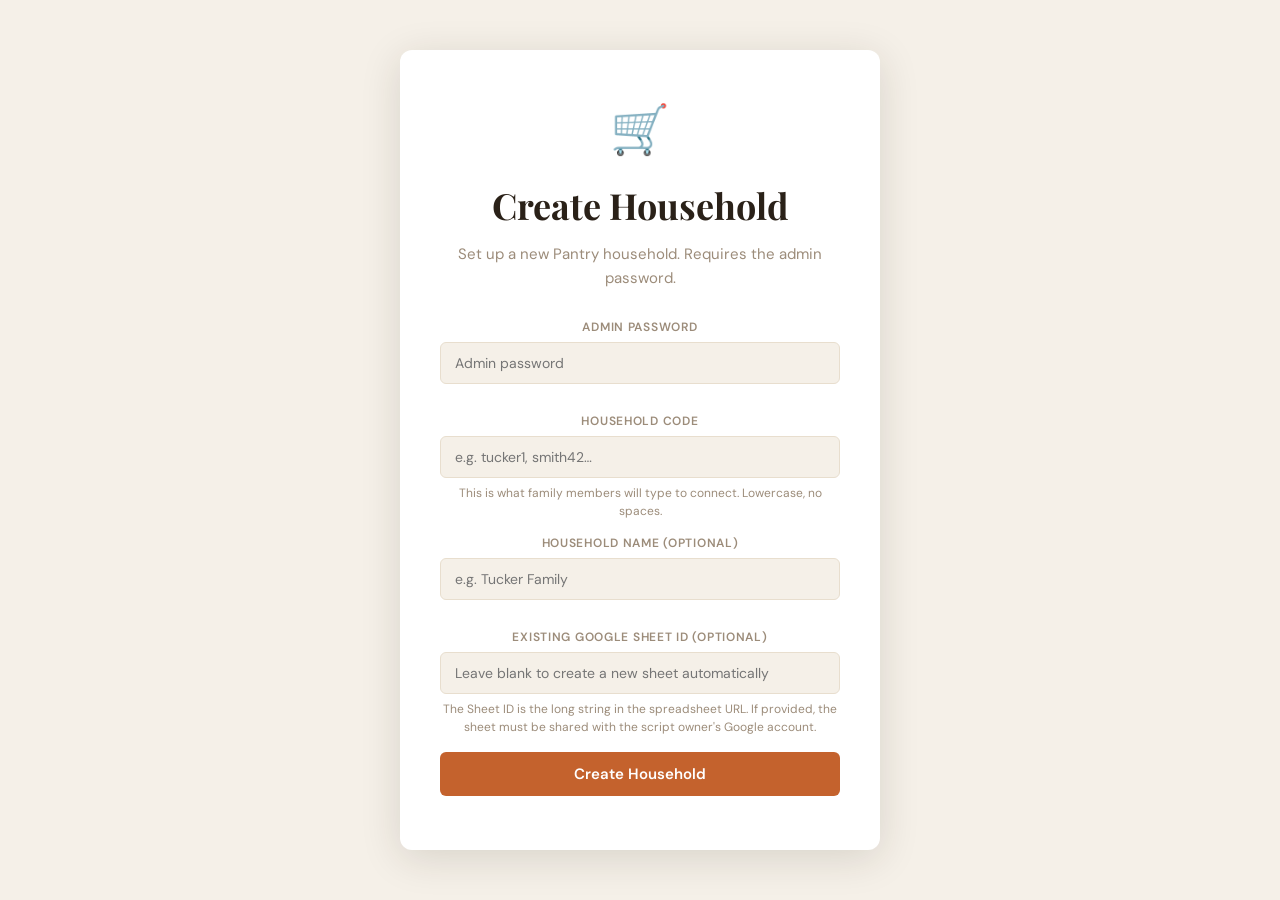
==== setup.html @ 768f6af6 "support multiple lists" ====
<!DOCTYPE html>
<html lang="en">
<head>
  <meta charset="UTF-8" />
  <meta name="viewport" content="width=device-width, initial-scale=1.0" />
  <title>Pantry — Create Household</title>
  <link rel="preconnect" href="https://fonts.googleapis.com" />
  <link rel="preconnect" href="https://fonts.gstatic.com" crossorigin />
  <link href="https://fonts.googleapis.com/css2?family=Playfair+Display:wght@400;600;700&family=DM+Sans:wght@300;400;500&display=swap" rel="stylesheet" />
  <link rel="stylesheet" href="style.css" />
  <style>
    body { display: flex; align-items: center; justify-content: center; min-height: 100vh; padding: 20px; }
    .setup-box { max-width: 480px; width: 100%; }
    .result-box { margin-top: 20px; padding: 16px; border-radius: 8px; font-size: 14px; line-height: 1.6; }
    .result-box.success { background: var(--sage-muted); color: var(--sage); }
    .result-box.error   { background: var(--danger-light); color: var(--danger); }
    .result-code { font-size: 28px; font-weight: 700; font-family: monospace; letter-spacing: 2px; margin: 8px 0; }
    .result-link { word-break: break-all; font-size: 12px; color: var(--ink-light); margin-top: 6px; }
  </style>
</head>
<body>
  <div class="modal-box setup-box">
    <div class="setup-logo">🛒</div>
    <h1 class="setup-title">Create Household</h1>
    <p class="setup-sub">Set up a new Pantry household. Requires the admin password.</p>

    <label class="modal-label">Admin Password</label>
    <input class="setup-input" type="password" id="password" placeholder="Admin password" />

    <label class="modal-label">Household Code</label>
    <input class="setup-input" type="text" id="code" placeholder="e.g. tucker1, smith42…" autocapitalize="off" autocomplete="off" />
    <p class="setup-note" style="margin-top:-8px;margin-bottom:12px;">This is what family members will type to connect. Lowercase, no spaces.</p>

    <label class="modal-label">Household Name (optional)</label>
    <input class="setup-input" type="text" id="name" placeholder="e.g. Tucker Family" />

    <label class="modal-label">Existing Google Sheet ID (optional)</label>
    <input class="setup-input" type="text" id="sheetId" placeholder="Leave blank to create a new sheet automatically" />
    <p class="setup-note" style="margin-top:-8px;margin-bottom:16px;">The Sheet ID is the long string in the spreadsheet URL. If provided, the sheet must be shared with the script owner's Google account.</p>

    <button class="btn-primary setup-connect" onclick="createHousehold()">Create Household</button>

    <div id="result" style="display:none"></div>
  </div>

  <script src="config.js"></script>
  <script>
    async function createHousehold() {
      const password      = document.getElementById('password').value;
      const code          = document.getElementById('code').value.trim().toLowerCase();
      const householdName = document.getElementById('name').value.trim();
      const spreadsheetId = document.getElementById('sheetId').value.trim();
      const resultEl      = document.getElementById('result');

      if (!password || !code) {
        showResult('error', 'Password and household code are required.');
        return;
      }
      if (/\s/.test(code)) {
        showResult('error', 'Household code cannot contain spaces.');
        return;
      }

      showResult('', 'Creating household…');
      resultEl.style.display = 'block';
      resultEl.className = 'result-box';
      resultEl.textContent = 'Creating…';

      try {
        const res  = await fetch(window.PANTRY_MASTER_URL, {
          method: 'POST',
          headers: { 'Content-Type': 'text/plain' },
          body: JSON.stringify({ action: 'createHousehold', password, code, householdName, spreadsheetId })
        });
        const data = await res.json();
        if (data.ok) {
          showResult('success',
            '✓ Household created!\n\nCode: ' + data.code +
            (data.spreadsheetUrl ? '\n\nSpreadsheet: ' + data.spreadsheetUrl : '')
          );
        } else {
          showResult('error', '✕ ' + (data.error || 'Unknown error'));
        }
      } catch (e) {
        showResult('error', 'Could not reach the master script. Check config.js.');
      }
    }

    function showResult(type, msg) {
      const el = document.getElementById('result');
      el.style.display = 'block';
      el.className = 'result-box' + (type ? ' ' + type : '');
      // Format nicely
      const lines = msg.split('\n');
      el.innerHTML = lines.map((l, i) => {
        if (i === 0) return '<strong>' + l + '</strong>';
        if (l.startsWith('Code:')) return '<div class="result-code">' + l.replace('Code: ','') + '</div>';
        if (l.startsWith('Spreadsheet:')) return '<div class="result-link">📊 <a href="' + l.replace('Spreadsheet: ','') + '" target="_blank">Open Spreadsheet</a></div>';
        return l ? '<div>' + l + '</div>' : '';
      }).join('');
    }
  </script>
</body>
</html>
---- style.css ----
/* ============================================================
   PANTRY — CSS
   Aesthetic: Warm editorial market — cream, terracotta, sage
   ============================================================ */

:root {
  --cream: #f5f0e8;
  --cream-dark: #ede7d9;
  --parchment: #e8dece;
  --terracotta: #c4622d;
  --terracotta-light: #e07d4f;
  --terracotta-muted: #f2d5c4;
  --sage: #5a7a5e;
  --sage-light: #8aac8e;
  --sage-muted: #d4e4d6;
  --ink: #2a2118;
  --ink-mid: #5c4f40;
  --ink-light: #9c8c7a;
  --white: #ffffff;
  --danger: #b03a2e;
  --danger-light: #f5d0cc;

  --radius: 12px;
  --radius-sm: 6px;
  --shadow: 0 2px 16px rgba(42,33,24,0.10);
  --shadow-lg: 0 8px 40px rgba(42,33,24,0.14);

  --font-display: 'Playfair Display', Georgia, serif;
  --font-body: 'DM Sans', sans-serif;
}

*, *::before, *::after { box-sizing: border-box; margin: 0; padding: 0; }

html, body {
  height: 100%;
  font-family: var(--font-body);
  background: var(--cream);
  color: var(--ink);
  font-size: 15px;
  line-height: 1.5;
}

/* ---- LAYOUT ---- */
.app {
  display: flex;
  height: 100vh;
  overflow: hidden;
}
.app.hidden { display: none; }

/* ---- SIDEBAR ---- */
.sidebar {
  width: 220px;
  min-width: 220px;
  background: var(--ink);
  color: var(--cream);
  display: flex;
  flex-direction: column;
  padding: 0;
  border-right: none;
}
.sidebar-header {
  display: flex;
  align-items: center;
  gap: 10px;
  padding: 28px 20px 20px;
  border-bottom: 1px solid rgba(255,255,255,0.08);
}
.sidebar-logo { font-size: 22px; }
.sidebar-title {
  font-family: var(--font-display);
  font-size: 22px;
  font-weight: 700;
  letter-spacing: 0.02em;
  color: var(--cream);
}
.sidebar-nav {
  flex: 1;
  padding: 16px 12px;
  display: flex;
  flex-direction: column;
  gap: 4px;
}
.nav-btn {
  display: flex;
  align-items: center;
  gap: 10px;
  width: 100%;
  padding: 11px 14px;
  border: none;
  background: transparent;
  color: rgba(245,240,232,0.65);
  font-family: var(--font-body);
  font-size: 14px;
  font-weight: 500;
  border-radius: var(--radius-sm);
  cursor: pointer;
  transition: background 0.15s, color 0.15s;
  position: relative;
  text-align: left;
}
.nav-btn:hover { background: rgba(255,255,255,0.08); color: var(--cream); }
.nav-btn.active { background: var(--terracotta); color: #fff; }
.nav-icon { font-size: 16px; }
.sidebar-footer {
  padding: 16px 12px;
  border-top: 1px solid rgba(255,255,255,0.08);
}

/* ---- BADGE ---- */
.badge {
  background: var(--terracotta-light);
  color: #fff;
  font-size: 11px;
  font-weight: 700;
  border-radius: 20px;
  padding: 1px 7px;
  margin-left: auto;
}
.badge.hidden { display: none; }

/* ---- MAIN ---- */
.main {
  flex: 1;
  overflow-y: auto;
  background: var(--cream);
  padding: 0;
}

/* ---- VIEWS ---- */
.view { display: none; padding: 36px 40px; }
.view.active { display: block; }
.view-header {
  display: flex;
  justify-content: space-between;
  align-items: flex-start;
  margin-bottom: 32px;
  flex-wrap: wrap;
  gap: 16px;
}
.view-title {
  font-family: var(--font-display);
  font-size: 30px;
  font-weight: 700;
  color: var(--ink);
  line-height: 1.1;
}
.view-sub { color: var(--ink-light); font-size: 13.5px; margin-top: 4px; }
.view-actions { display: flex; gap: 10px; flex-wrap: wrap; }

/* ---- BUTTONS ---- */
button { cursor: pointer; font-family: var(--font-body); }
.btn-primary {
  background: var(--terracotta);
  color: #fff;
  border: none;
  padding: 9px 18px;
  border-radius: var(--radius-sm);
  font-size: 14px;
  font-weight: 500;
  transition: background 0.15s, transform 0.1s;
}
.btn-primary:hover { background: var(--terracotta-light); transform: translateY(-1px); }
.btn-secondary {
  background: var(--white);
  color: var(--ink);
  border: 1.5px solid var(--parchment);
  padding: 9px 18px;
  border-radius: var(--radius-sm);
  font-size: 14px;
  font-weight: 500;
  transition: border-color 0.15s, background 0.15s;
}
.btn-secondary:hover { border-color: var(--terracotta); background: var(--terracotta-muted); }
.btn-danger {
  background: transparent;
  color: var(--danger);
  border: 1.5px solid var(--danger-light);
  padding: 9px 18px;
  border-radius: var(--radius-sm);
  font-size: 14px;
  font-weight: 500;
  transition: background 0.15s;
}
.btn-danger:hover { background: var(--danger-light); }
.btn-ghost {
  background: transparent;
  color: rgba(245,240,232,0.55);
  border: none;
  font-size: 13px;
  padding: 7px 10px;
  border-radius: var(--radius-sm);
  transition: color 0.15s;
}
.btn-ghost:hover { color: var(--cream); }
.btn-ghost.small { font-size: 12px; }
.btn-icon {
  background: none;
  border: none;
  color: var(--ink-light);
  font-size: 14px;
  padding: 4px 7px;
  border-radius: var(--radius-sm);
  transition: color 0.15s, background 0.15s;
}
.btn-icon:hover { color: var(--terracotta); background: var(--terracotta-muted); }

/* ---- CATEGORIES GRID ---- */
.categories-grid {
  display: grid;
  grid-template-columns: repeat(auto-fill, minmax(300px, 1fr));
  gap: 20px;
}
.category-card {
  background: var(--white);
  border-radius: var(--radius);
  box-shadow: var(--shadow);
  overflow: hidden;
  border: 1px solid var(--parchment);
  transition: box-shadow 0.2s;
}
.category-card:hover { box-shadow: var(--shadow-lg); }
.category-header {
  display: flex;
  align-items: center;
  justify-content: space-between;
  padding: 10px 16px;
  border-bottom: 1px solid var(--cream-dark);
  background: var(--cream);
  cursor: pointer;
  user-select: none;
}
.category-header:hover { background: var(--cream-dark); }
.category-card.collapsed .category-header { border-bottom: none; padding: 7px 16px; }
.category-card.collapsed .category-items,
.category-card.collapsed .category-add-item { display: none; }
.category-collapse-icon {
  font-size: 9px;
  color: var(--ink-light);
  margin-right: 4px;
  flex-shrink: 0;
  transition: transform 0.15s;
}
.cat-list-badge {
  font-size: 11px;
  font-weight: 600;
  background: var(--sage-muted);
  color: var(--sage);
  border-radius: 20px;
  padding: 2px 8px;
  margin-left: 6px;
  white-space: nowrap;
}
.category-name {
  font-family: var(--font-display);
  font-size: 16px;
  font-weight: 600;
  color: var(--ink);
}
.category-actions { display: flex; gap: 4px; }
.category-items { padding: 4px 0; min-height: 20px; }
.item-row {
  display: flex;
  align-items: center;
  padding: 2px 16px;
  gap: 10px;
  transition: background 0.12s;
  cursor: pointer;
}
.item-row:hover { background: var(--cream); }
.item-row.in-list { background: var(--sage-muted); }
.item-dot {
  width: 8px; height: 8px;
  border-radius: 50%;
  background: var(--parchment);
  flex-shrink: 0;
  transition: background 0.15s, transform 0.1s;
  cursor: pointer;
}
.item-drag-handle {
  color: var(--ink-light);
  font-size: 13px;
  cursor: grab;
  flex-shrink: 0;
  user-select: none;
  line-height: 1;
  margin-right: -4px;
}
.item-drag-handle:active { cursor: grabbing; }
.item-row.drag-over { background: var(--terracotta-muted); outline: 1px dashed var(--terracotta); }
.item-row.dragging { opacity: 0.4; }
.item-row.in-list .item-dot { background: var(--sage); }
.item-name { flex: 1; font-size: 14px; color: var(--ink-mid); }
.item-row.in-list .item-name { color: var(--sage); font-weight: 500; }
.item-actions { display: flex; gap: 2px; opacity: 0; transition: opacity 0.15s; }
.item-row:hover .item-actions { opacity: 1; }
.item-qty-btn {
  background: var(--sage-muted);
  color: var(--sage);
  border: none;
  border-radius: var(--radius-sm);
  font-size: 11px;
  font-weight: 700;
  padding: 2px 7px;
  cursor: pointer;
  white-space: nowrap;
  transition: background 0.15s;
  flex-shrink: 0;
}
.item-qty-btn:hover { background: var(--sage-light); color: #fff; }
.add-to-list-btn {
  background: var(--sage-muted);
  color: var(--sage);
  border: none;
  border-radius: var(--radius-sm);
  font-size: 12px;
  font-weight: 600;
  padding: 3px 10px;
  cursor: pointer;
  transition: background 0.15s;
}
.add-to-list-btn:hover { background: var(--sage-light); color: #fff; }
.remove-from-list-btn {
  background: var(--terracotta-muted);
  color: var(--terracotta);
  border: none;
  border-radius: var(--radius-sm);
  font-size: 12px;
  font-weight: 600;
  padding: 3px 8px;
  cursor: pointer;
  transition: background 0.15s;
}
.remove-from-list-btn:hover { background: var(--terracotta); color: #fff; }
.category-add-item {
  padding: 8px 16px 12px;
  border-top: 1px dashed var(--parchment);
}
.category-add-item-btn {
  background: none;
  border: none;
  color: var(--ink-light);
  font-size: 13px;
  padding: 4px 0;
  cursor: pointer;
  transition: color 0.15s;
}
.category-add-item-btn:hover { color: var(--terracotta); }

/* ---- SHOPPING LIST ---- */
.list-sections { display: flex; flex-direction: column; gap: 8px; }
.list-section-header {
  display: flex;
  align-items: center;
  gap: 10px;
  margin-bottom: 4px;
}
.list-section-title {
  font-family: var(--font-display);
  font-size: 14px;
  font-weight: 600;
  color: var(--ink);
}
.list-item-card {
  background: var(--white);
  border: 1px solid var(--parchment);
  border-radius: var(--radius-sm);
  display: flex;
  align-items: center;
  padding: 4px 10px;
  gap: 8px;
  margin-bottom: 3px;
  transition: opacity 0.2s, background 0.15s;
}
.list-item-card.checked {
  opacity: 0.5;
  background: var(--cream-dark);
}
.list-item-card.checked .list-item-name {
  text-decoration: line-through;
  color: var(--ink-light);
}
.check-box {
  width: 20px; height: 20px;
  border-radius: 4px;
  border: 2px solid var(--parchment);
  flex-shrink: 0;
  cursor: pointer;
  background: #fff;
  display: flex;
  align-items: center;
  justify-content: center;
  font-size: 12px;
  transition: background 0.15s, border-color 0.15s;
}
.list-item-card.checked .check-box {
  background: var(--sage);
  border-color: var(--sage);
  color: #fff;
}
.list-item-name { flex: 1; font-size: 14.5px; color: var(--ink); }
.qty-control {
  display: flex;
  align-items: center;
  gap: 6px;
  background: var(--cream);
  border-radius: var(--radius-sm);
  padding: 3px 6px;
}
.qty-btn {
  background: none;
  border: none;
  color: var(--ink-mid);
  font-size: 16px;
  font-weight: 700;
  padding: 0 4px;
  cursor: pointer;
  line-height: 1;
  transition: color 0.15s;
}
.qty-btn:hover { color: var(--terracotta); }
.qty-display {
  min-width: 22px;
  text-align: center;
  font-size: 14px;
  font-weight: 600;
  color: var(--ink);
}
.list-delete-btn {
  background: none;
  border: none;
  color: var(--ink-light);
  font-size: 16px;
  padding: 2px 6px;
  cursor: pointer;
  border-radius: var(--radius-sm);
  transition: color 0.15s, background 0.15s;
}
.list-delete-btn:hover { color: var(--danger); background: var(--danger-light); }

/* ---- MODAL ---- */
.modal-overlay {
  position: fixed;
  inset: 0;
  background: rgba(42,33,24,0.55);
  backdrop-filter: blur(3px);
  z-index: 1000;
  display: flex;
  align-items: center;
  justify-content: center;
  padding: 20px;
  opacity: 0;
  pointer-events: none;
  transition: opacity 0.2s;
}
.modal-overlay.active {
  opacity: 1;
  pointer-events: all;
}
.modal-box {
  background: var(--white);
  border-radius: var(--radius);
  box-shadow: var(--shadow-lg);
  padding: 32px;
  width: 100%;
  max-width: 460px;
  position: relative;
  max-height: 90vh;
  overflow-y: auto;
}
.modal-close {
  position: absolute;
  top: 16px; right: 16px;
  background: none; border: none;
  font-size: 18px;
  color: var(--ink-light);
  cursor: pointer;
  border-radius: 4px;
  padding: 2px 7px;
  transition: color 0.15s, background 0.15s;
}
.modal-close:hover { color: var(--ink); background: var(--cream); }
.modal-title {
  font-family: var(--font-display);
  font-size: 22px;
  font-weight: 700;
  color: var(--ink);
  margin-bottom: 20px;
}
.modal-label {
  display: block;
  font-size: 12px;
  font-weight: 600;
  letter-spacing: 0.06em;
  text-transform: uppercase;
  color: var(--ink-light);
  margin-bottom: 6px;
  margin-top: 14px;
}
.modal-input, .modal-select {
  width: 100%;
  padding: 10px 13px;
  border: 1.5px solid var(--parchment);
  border-radius: var(--radius-sm);
  font-family: var(--font-body);
  font-size: 14.5px;
  color: var(--ink);
  background: var(--cream);
  outline: none;
  transition: border-color 0.15s;
}
.modal-input:focus, .modal-select:focus { border-color: var(--terracotta); background: #fff; }
.modal-actions {
  display: flex;
  gap: 10px;
  justify-content: flex-end;
  margin-top: 24px;
}
.modal-checkbox-row {
  display: flex;
  align-items: center;
  gap: 10px;
  margin-top: 14px;
  font-size: 14px;
  color: var(--ink-mid);
  cursor: pointer;
}
.modal-checkbox-row input { cursor: pointer; }

/* ---- SETUP MODAL ---- */
.setup-box {
  max-width: 500px;
  text-align: center;
  padding: 44px 40px;
}
.setup-logo { font-size: 48px; margin-bottom: 12px; }
.setup-title {
  font-family: var(--font-display);
  font-size: 36px;
  font-weight: 700;
  color: var(--ink);
  margin-bottom: 10px;
}
.setup-sub { color: var(--ink-light); margin-bottom: 28px; line-height: 1.6; }
.setup-steps {
  text-align: left;
  margin-bottom: 24px;
  display: flex;
  flex-direction: column;
  gap: 12px;
}
.step {
  display: flex;
  align-items: flex-start;
  gap: 12px;
  font-size: 14px;
  color: var(--ink-mid);
  line-height: 1.5;
}
.step a { color: var(--terracotta); }
.step-num {
  background: var(--terracotta);
  color: #fff;
  width: 22px; height: 22px;
  border-radius: 50%;
  display: flex;
  align-items: center;
  justify-content: center;
  font-size: 12px;
  font-weight: 700;
  flex-shrink: 0;
  margin-top: 1px;
}
.setup-input {
  width: 100%;
  padding: 11px 14px;
  border: 1.5px solid var(--parchment);
  border-radius: var(--radius-sm);
  font-family: var(--font-body);
  font-size: 14px;
  color: var(--ink);
  background: var(--cream);
  margin-bottom: 14px;
  outline: none;
  transition: border-color 0.15s;
}
.setup-input:focus { border-color: var(--terracotta); background: #fff; }
.setup-connect {
  width: 100%;
  padding: 12px;
  font-size: 15px;
  font-weight: 600;
  border-radius: var(--radius-sm);
  margin-bottom: 10px;
}
.setup-note { font-size: 12px; color: var(--ink-light); }

/* ---- NEW LIST MODAL ---- */
.prev-list-preview {
  border: 1px solid var(--parchment);
  border-radius: var(--radius-sm);
  max-height: 220px;
  overflow-y: auto;
  margin-top: 6px;
}
.prev-item-row {
  display: flex;
  align-items: center;
  gap: 10px;
  padding: 8px 14px;
  border-bottom: 1px solid var(--cream-dark);
  font-size: 14px;
}
.prev-item-row:last-child { border-bottom: none; }
.prev-item-row input { cursor: pointer; }
.prev-item-row label { flex: 1; cursor: pointer; color: var(--ink-mid); }
.prev-item-row .cat-tag {
  font-size: 11px;
  background: var(--cream-dark);
  color: var(--ink-light);
  border-radius: 20px;
  padding: 1px 8px;
}

/* ---- STATES ---- */
.loading-state {
  display: flex;
  align-items: center;
  gap: 14px;
  color: var(--ink-light);
  font-size: 14px;
  padding: 40px 0;
}
.empty-state {
  text-align: center;
  padding: 60px 20px;
  color: var(--ink-light);
}
.empty-icon { font-size: 42px; margin-bottom: 12px; }
.empty-state p { font-size: 15px; }
.hidden { display: none !important; }
.spinner {
  width: 20px; height: 20px;
  border: 2px solid var(--parchment);
  border-top-color: var(--terracotta);
  border-radius: 50%;
  animation: spin 0.7s linear infinite;
}
@keyframes spin { to { transform: rotate(360deg); } }

/* ---- TOAST ---- */
.toast {
  position: fixed;
  bottom: 28px;
  left: 50%;
  transform: translateX(-50%) translateY(20px);
  background: var(--ink);
  color: var(--cream);
  padding: 10px 22px;
  border-radius: 40px;
  font-size: 14px;
  font-weight: 500;
  opacity: 0;
  transition: opacity 0.2s, transform 0.2s;
  z-index: 9999;
  pointer-events: none;
  white-space: nowrap;
}
.toast.show {
  opacity: 1;
  transform: translateX(-50%) translateY(0);
}

/* ---- NOTES ---- */
.list-notes-area {
  margin-top: 28px;
  border-top: 1px dashed var(--parchment);
  padding-top: 16px;
}
.list-notes-label {
  font-size: 12px;
  font-weight: 600;
  letter-spacing: 0.06em;
  text-transform: uppercase;
  color: var(--ink-light);
  margin-bottom: 8px;
}
.list-notes-input {
  width: 100%;
  padding: 10px 13px;
  border: 1.5px solid var(--parchment);
  border-radius: var(--radius-sm);
  font-family: var(--font-body);
  font-size: 14px;
  color: var(--ink);
  background: var(--cream);
  resize: vertical;
  outline: none;
  transition: border-color 0.15s;
  line-height: 1.5;
}
.list-notes-input:focus { border-color: var(--terracotta); background: #fff; }
.list-notes-status {
  font-size: 11px;
  color: var(--ink-light);
  margin-top: 4px;
  min-height: 16px;
  transition: opacity 0.3s;
}

/* ---- SIDEBAR LIST SELECTOR ---- */
.sidebar-list-selector {
  margin-top: 12px;
  padding: 10px 14px;
  background: rgba(255,255,255,0.06);
  border-radius: var(--radius-sm);
}
.sidebar-list-label {
  font-size: 10px;
  font-weight: 700;
  letter-spacing: 0.08em;
  text-transform: uppercase;
  color: rgba(245,240,232,0.4);
  margin-bottom: 6px;
}
.sidebar-list-row {
  display: flex;
  align-items: center;
  gap: 4px;
}
.sidebar-list-select {
  flex: 1;
  font-family: var(--font-body);
  font-size: 13px;
  font-weight: 600;
  color: var(--cream);
  background: rgba(255,255,255,0.1);
  border: 1px solid rgba(255,255,255,0.15);
  border-radius: var(--radius-sm);
  padding: 5px 8px;
  cursor: pointer;
  outline: none;
  transition: border-color 0.15s;
  min-width: 0;
}
.sidebar-list-select:focus { border-color: var(--terracotta-light); }
.sidebar-list-select option { background: var(--ink); color: var(--cream); }
.sidebar-list-options {
  color: rgba(245,240,232,0.45);
  font-size: 14px;
  padding: 4px 6px;
  flex-shrink: 0;
}
.sidebar-list-options:hover { color: var(--cream); background: rgba(255,255,255,0.1); }

/* ---- DRAG & DROP ---- */
.drag-handle {
  cursor: grab;
  padding: 0 6px 0 0;
  flex-shrink: 0;
  opacity: 0.3;
  font-size: 14px;
  line-height: 1;
  color: var(--ink);
  transition: opacity 0.15s;
  user-select: none;
}
.category-card:hover .drag-handle { opacity: 0.7; }
.drag-handle:active { cursor: grabbing; opacity: 1; }
.category-card.dragging {
  opacity: 0.4;
}
.category-card.drag-over {
  outline: 2px dashed var(--terracotta);
  outline-offset: 2px;
}

/* ---- AISLE TAGS ---- */
.category-aisle {
  font-size: 11px;
  font-weight: 600;
  background: var(--terracotta-muted);
  color: var(--terracotta);
  border-radius: 20px;
  padding: 2px 8px;
  margin-left: 6px;
  white-space: nowrap;
}
.list-aisle-tag {
  font-size: 11px;
  font-weight: 600;
  background: var(--terracotta-muted);
  color: var(--terracotta);
  border-radius: 20px;
  padding: 1px 8px;
  margin-left: 6px;
}

/* ---- RESPONSIVE ---- */
@media (max-width: 700px) {
  .app { flex-direction: column; }
  .sidebar { width: 100%; min-width: unset; flex-direction: row; height: auto; padding: 12px; }
  .sidebar-header { border-bottom: none; padding: 0; }
  .sidebar-nav { flex-direction: row; padding: 0; flex: 1; }
  .sidebar-footer { display: none; }
  .view { padding: 20px 16px; }
  .categories-grid { grid-template-columns: 1fr; }
}

/* ---- LIST ITEM DRAG ---- */
.list-drag-handle {
  color: var(--ink-light);
  font-size: 16px;
  cursor: grab;
  padding: 0 6px 0 0;
  flex-shrink: 0;
  user-select: none;
  line-height: 1;
}
.list-drag-handle:active { cursor: grabbing; }
.list-item-card.dragging { opacity: 0.4; }
.list-item-card.drag-over { outline: 2px dashed var(--terracotta); outline-offset: 2px; }

/* ---- LIST ITEM BODY (name + addedBy + note) ---- */
.list-item-body { flex: 1; min-width: 0; }
.list-item-main { display: flex; align-items: center; gap: 8px; flex-wrap: wrap; }
.list-item-addedby {
  font-size: 10px;
  font-weight: 600;
  color: var(--ink-light);
  background: var(--cream-dark);
  border-radius: 20px;
  padding: 1px 7px;
  white-space: nowrap;
}
.list-item-note-preview {
  font-size: 12px;
  color: var(--ink-light);
  font-style: italic;
  margin-top: 2px;
  white-space: nowrap;
  overflow: hidden;
  text-overflow: ellipsis;
  max-width: 100%;
}
.list-note-btn {
  background: none;
  border: none;
  font-size: 14px;
  padding: 2px 5px;
  cursor: pointer;
  border-radius: var(--radius-sm);
  color: var(--ink-light);
  opacity: 0;
  transition: opacity 0.15s, background 0.15s;
  flex-shrink: 0;
}
.list-item-card:hover .list-note-btn { opacity: 1; }
.list-item-card .list-note-btn.has-note { opacity: 1; color: var(--terracotta); }

/* ---- ARCHIVE ---- */
.archive-entry {
  border: 1px solid var(--parchment);
  border-radius: var(--radius-sm);
  padding: 12px 14px;
  margin-bottom: 10px;
  background: var(--cream);
}
.archive-entry-header {
  display: flex;
  justify-content: space-between;
  align-items: center;
  margin-bottom: 8px;
}
.archive-date { font-size: 13px; font-weight: 600; color: var(--ink); }
.archive-stats { font-size: 12px; color: var(--ink-light); }
.archive-items { display: flex; flex-wrap: wrap; gap: 4px; }
.archive-item {
  font-size: 12px;
  background: var(--white);
  border: 1px solid var(--parchment);
  border-radius: 20px;
  padding: 2px 8px;
  color: var(--ink-mid);
}
.archive-item-checked {
  text-decoration: line-through;
  opacity: 0.5;
}
.archive-item-more {
  font-size: 12px;
  color: var(--ink-light);
  padding: 2px 6px;
}

/* ---- SIDEBAR USER ---- */
.sidebar-user-btn {
  display: flex;
  align-items: center;
  gap: 6px;
  margin-bottom: 4px;
  width: 100%;
  text-align: left;
}
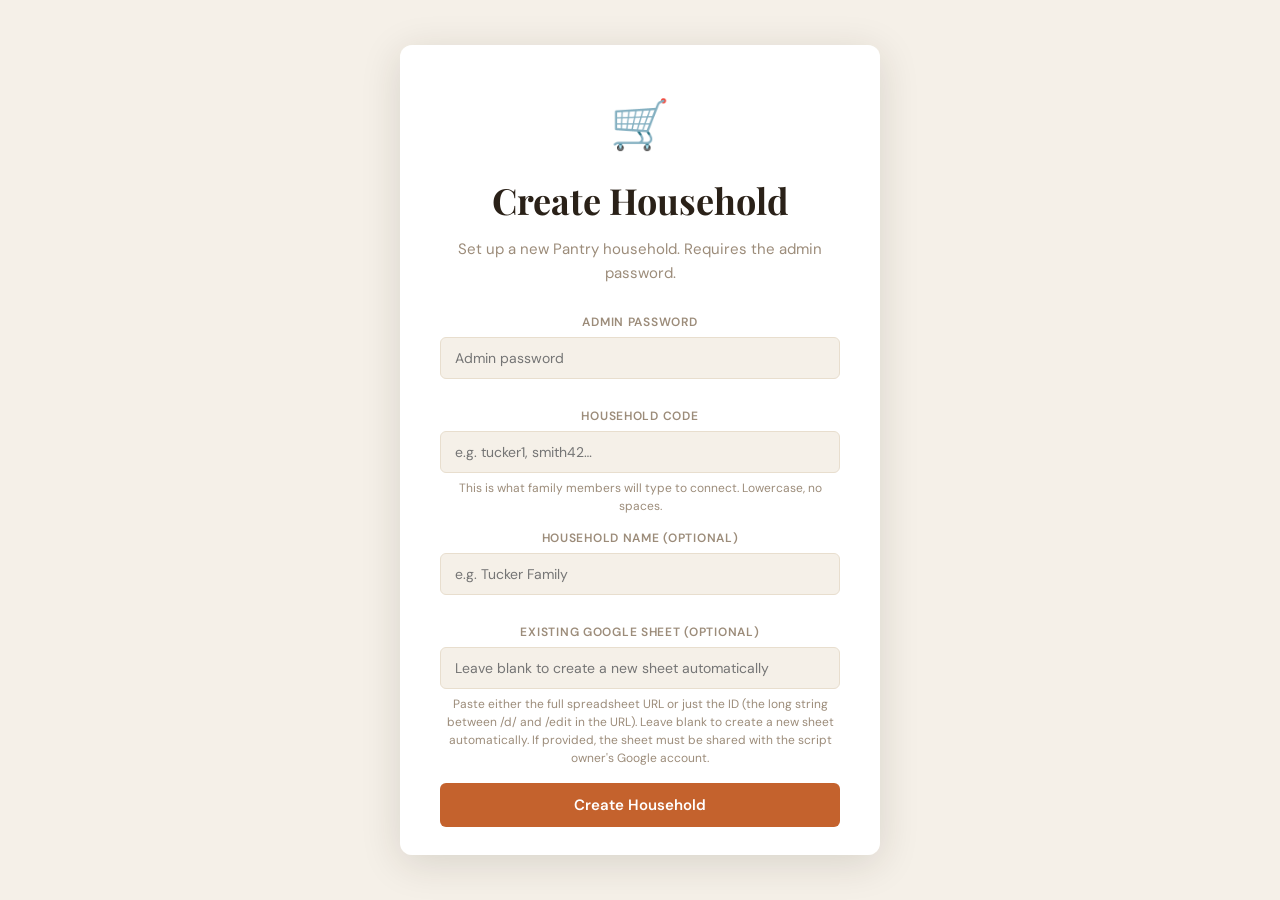
==== commit 35e06d59: "Add files via upload" ====
--- a/setup.html
+++ b/setup.html
@@ -8,6 +8,14 @@
   <link rel="preconnect" href="https://fonts.gstatic.com" crossorigin />
   <link href="https://fonts.googleapis.com/css2?family=Playfair+Display:wght@400;600;700&family=DM+Sans:wght@300;400;500&display=swap" rel="stylesheet" />
   <link rel="stylesheet" href="style.css" />
+  <!-- Google Analytics -->
+  <script async src="https://www.googletagmanager.com/gtag/js?id=G-ZRSKGRCKM3"></script>
+  <script>
+    window.dataLayer = window.dataLayer || [];
+    function gtag(){dataLayer.push(arguments);}
+    gtag('js', new Date());
+    gtag('config', 'G-ZRSKGRCKM3');
+  </script>
   <style>
     body { display: flex; align-items: center; justify-content: center; min-height: 100vh; padding: 20px; }
     .setup-box { max-width: 480px; width: 100%; }
@@ -34,9 +42,9 @@
     <label class="modal-label">Household Name (optional)</label>
     <input class="setup-input" type="text" id="name" placeholder="e.g. Tucker Family" />
 
-    <label class="modal-label">Existing Google Sheet ID (optional)</label>
+    <label class="modal-label">Existing Google Sheet (optional)</label>
     <input class="setup-input" type="text" id="sheetId" placeholder="Leave blank to create a new sheet automatically" />
-    <p class="setup-note" style="margin-top:-8px;margin-bottom:16px;">The Sheet ID is the long string in the spreadsheet URL. If provided, the sheet must be shared with the script owner's Google account.</p>
+    <p class="setup-note" style="margin-top:-8px;margin-bottom:16px;">Paste either the full spreadsheet URL or just the ID (the long string between /d/ and /edit in the URL). Leave blank to create a new sheet automatically. If provided, the sheet must be shared with the script owner's Google account.</p>
 
     <button class="btn-primary setup-connect" onclick="createHousehold()">Create Household</button>
 
--- a/style.css
+++ b/style.css
@@ -209,7 +209,15 @@
 .categories-grid {
   display: grid;
   grid-template-columns: repeat(auto-fill, minmax(300px, 1fr));
-  gap: 20px;
+  gap: 6px;
+}
+.category-card:not(.collapsed) {
+  margin: 8px 0;
+}
+.category-card.collapsed {
+  box-shadow: none;
+  border-radius: var(--radius-sm);
+  grid-column: 1 / -1;
 }
 .category-card {
   background: var(--white);
@@ -223,7 +231,7 @@
 .category-header {
   display: flex;
   align-items: center;
-  justify-content: space-between;
+  gap: 8px;
   padding: 10px 16px;
   border-bottom: 1px solid var(--cream-dark);
   background: var(--cream);
@@ -234,6 +242,7 @@
 .category-card.collapsed .category-header { border-bottom: none; padding: 7px 16px; }
 .category-card.collapsed .category-items,
 .category-card.collapsed .category-add-item { display: none; }
+.category-name { flex: 1; }
 .category-collapse-icon {
   font-size: 9px;
   color: var(--ink-light);
@@ -270,7 +279,7 @@
 .item-row:hover { background: var(--cream); }
 .item-row.in-list { background: var(--sage-muted); }
 .item-dot {
-  width: 8px; height: 8px;
+  width: 12px; height: 12px;
   border-radius: 50%;
   background: var(--parchment);
   flex-shrink: 0;
@@ -308,6 +317,11 @@
   flex-shrink: 0;
 }
 .item-qty-btn:hover { background: var(--sage-light); color: #fff; }
+.item-qty-btn--active {
+  background: var(--sage);
+  color: #fff;
+}
+.item-qty-btn--active:hover { background: var(--sage-light); }
 .add-to-list-btn {
   background: var(--sage-muted);
   color: var(--sage);
@@ -648,7 +662,6 @@
 }
 @keyframes spin { to { transform: rotate(360deg); } }
 
-/* ---- TOAST ---- */
 .toast {
   position: fixed;
   bottom: 28px;
@@ -665,11 +678,28 @@
   z-index: 9999;
   pointer-events: none;
   white-space: nowrap;
+  display: flex;
+  align-items: center;
+  gap: 12px;
 }
 .toast.show {
   opacity: 1;
   transform: translateX(-50%) translateY(0);
-}
+  pointer-events: all;
+}
+.toast-undo-btn {
+  background: rgba(255,255,255,0.2);
+  border: 1px solid rgba(255,255,255,0.3);
+  color: #fff;
+  font-family: var(--font-body);
+  font-size: 13px;
+  font-weight: 600;
+  padding: 3px 10px;
+  border-radius: 20px;
+  cursor: pointer;
+  transition: background 0.15s;
+}
+.toast-undo-btn:hover { background: rgba(255,255,255,0.35); }
 
 /* ---- NOTES ---- */
 .list-notes-area {
@@ -708,7 +738,14 @@
   transition: opacity 0.3s;
 }
 
-/* ---- SIDEBAR LIST SELECTOR ---- */
+.sidebar-household-name {
+  font-size: 11px;
+  color: rgba(245,240,232,0.5);
+  font-family: var(--font-body);
+  font-weight: 400;
+  margin-top: 1px;
+  letter-spacing: 0.02em;
+}
 .sidebar-list-selector {
   margin-top: 12px;
   padding: 10px 14px;
@@ -798,13 +835,138 @@
 
 /* ---- RESPONSIVE ---- */
 @media (max-width: 700px) {
-  .app { flex-direction: column; }
-  .sidebar { width: 100%; min-width: unset; flex-direction: row; height: auto; padding: 12px; }
-  .sidebar-header { border-bottom: none; padding: 0; }
-  .sidebar-nav { flex-direction: row; padding: 0; flex: 1; }
+  /* Stack app vertically */
+  .app { flex-direction: column; height: 100dvh; }
+
+  /* ---- TOP BAR ---- */
+  .sidebar {
+    width: 100%;
+    min-width: unset;
+    flex-direction: row;
+    align-items: center;
+    height: auto;
+    padding: 0 16px;
+    min-height: 52px;
+    border-right: none;
+    border-bottom: 1px solid rgba(255,255,255,0.08);
+    flex-shrink: 0;
+  }
+  .sidebar-header {
+    border-bottom: none;
+    padding: 0;
+    flex: 1;
+  }
+  .sidebar-household-name { display: none; }
+  .sidebar-logo { font-size: 18px; }
+  .sidebar-title { font-size: 18px; }
+
+  /* Hide nav buttons — replaced by bottom tab bar */
+  .sidebar-nav { display: none; }
+
+  /* Hide list selector and footer from sidebar on mobile */
+  .sidebar-list-selector { display: none; }
   .sidebar-footer { display: none; }
-  .view { padding: 20px 16px; }
-  .categories-grid { grid-template-columns: 1fr; }
+
+  /* Show user name in top bar */
+  .sidebar-topbar-user {
+    display: flex !important;
+    align-items: center;
+    gap: 6px;
+    font-size: 12px;
+    color: rgba(245,240,232,0.6);
+    cursor: pointer;
+    padding: 6px 8px;
+    border-radius: var(--radius-sm);
+    white-space: nowrap;
+  }
+  .sidebar-topbar-user:hover { color: var(--cream); }
+
+  /* ---- MAIN ---- */
+  .main {
+    flex: 1;
+    overflow-y: auto;
+    padding-bottom: 60px; /* space for bottom tab bar */
+  }
+  .view { padding: 16px 14px; }
+  .view-header { margin-bottom: 16px; }
+  .view-title { font-size: 22px; }
+  .categories-grid, .categories-expanded-grid { grid-template-columns: 1fr; }
+
+  /* Wrap action buttons and allow scroll */
+  .view-actions {
+    display: flex;
+    flex-wrap: wrap;
+    gap: 6px;
+  }
+  .view-actions button { font-size: 12px; padding: 6px 10px; }
+
+  /* ---- LIST SELECTOR in list view header on mobile ---- */
+  .mobile-list-selector-row {
+    display: flex !important;
+    align-items: center;
+    gap: 6px;
+    margin-bottom: 10px;
+  }
+  .mobile-list-selector-row .sidebar-list-select {
+    flex: 1;
+    font-size: 15px;
+    font-weight: 700;
+    color: var(--ink);
+    background: var(--cream-dark);
+    border: 1.5px solid var(--parchment);
+    border-radius: var(--radius-sm);
+    padding: 6px 10px;
+    cursor: pointer;
+    outline: none;
+  }
+  .mobile-list-selector-row .sidebar-list-select:focus { border-color: var(--terracotta); }
+  .mobile-list-selector-row .sidebar-list-options {
+    color: var(--ink-light);
+    font-size: 16px;
+    padding: 4px 8px;
+  }
+
+  /* ---- BOTTOM TAB BAR ---- */
+  .bottom-tab-bar {
+    display: flex !important;
+    position: fixed;
+    bottom: 0; left: 0; right: 0;
+    height: 56px;
+    background: var(--ink);
+    border-top: 1px solid rgba(255,255,255,0.1);
+    z-index: 200;
+  }
+  .bottom-tab {
+    flex: 1;
+    display: flex;
+    flex-direction: column;
+    align-items: center;
+    justify-content: center;
+    gap: 2px;
+    color: rgba(245,240,232,0.5);
+    font-size: 10px;
+    font-family: var(--font-body);
+    font-weight: 500;
+    cursor: pointer;
+    border: none;
+    background: none;
+    padding: 6px 0;
+    position: relative;
+    transition: color 0.15s;
+  }
+  .bottom-tab.active { color: var(--terracotta-light); }
+  .bottom-tab-icon { font-size: 20px; line-height: 1; }
+  .bottom-tab .badge {
+    position: absolute;
+    top: 4px;
+    right: calc(50% - 22px);
+    font-size: 9px;
+    padding: 1px 5px;
+    min-width: 16px;
+  }
+
+  /* Modal fits mobile */
+  .modal-box { padding: 24px 20px; }
 }
 
 /* ---- LIST ITEM DRAG ---- */
